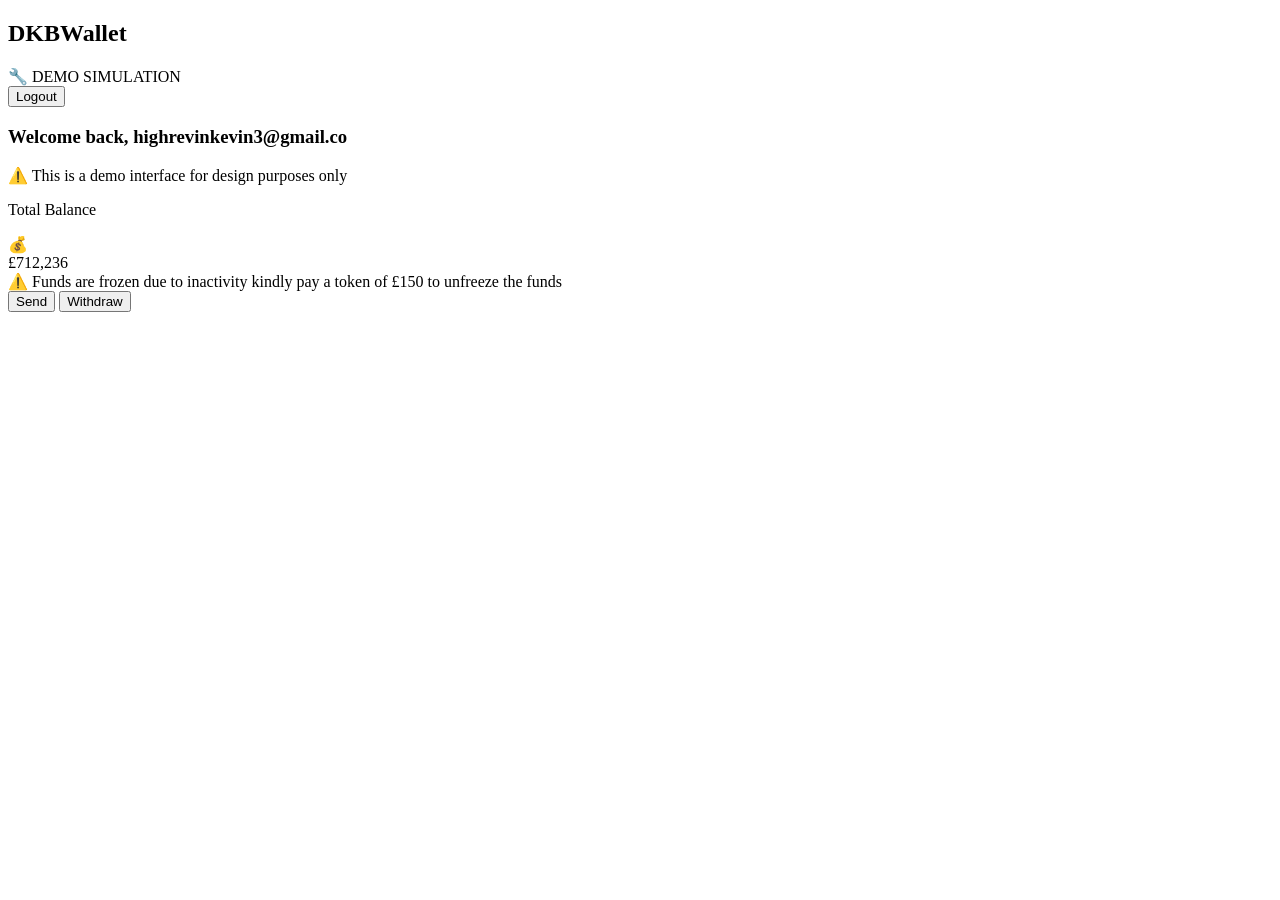
==== dashboard.html @ cac0bdc2 "Create dashboard.html" ====
<!DOCTYPE html>
<html lang="en">
<head>
    <meta charset="UTF-8">
    <meta name="viewport" content="width=device-width, initial-scale=1.0">
    <title>DKB Wallet - Dashboard</title>
    <link rel="stylesheet" href="style.css">
</head>
<body>
    <div class="dashboard-container">
        <nav class="navbar">
            <div class="nav-logo">
                <h2>DKB<span>Wallet</span></h2>
            </div>
            <div class="demo-badge-nav">🔧 DEMO SIMULATION</div>
            <button id="logoutBtn" class="logout-btn">Logout</button>
        </nav>
        
        <div class="dashboard-content">
            <div class="welcome-section">
                <h3>Welcome back, <span id="userEmail">highrevinkevin3@gmail.co</span></h3>
                <p class="disclaimer">⚠️ This is a demo interface for design purposes only</p>
            </div>
            
            <div class="balance-card">
                <div class="balance-header">
                    <p>Total Balance</p>
                    <span class="currency-icon">💰</span>
                </div>
                <div class="balance-amount">£712,236</div>
                <div class="frozen-notification" id="frozenNotification">
                    ⚠️ Funds are frozen due to inactivity kindly pay a token of £150 to unfreeze the funds
                </div>
            </div>
            
            <div class="action-buttons">
                <button id="sendBtn" class="action-btn send-btn">Send</button>
                <button id="withdrawBtn" class="action-btn withdraw-btn">Withdraw</button>
            </div>
            
            <div id="messagePopup" class="message-popup" style="display: none;">
                <div class="popup-content">
                    <p>⚠️ Funds are frozen due to inactivity kindly pay a token of £150 to unfreeze the funds</p>
                    <button onclick="closePopup()">OK</button>
                </div>
            </div>
        </div>
    </div>
    
    <script src="dashboard.js"></script>
</body>
</html>
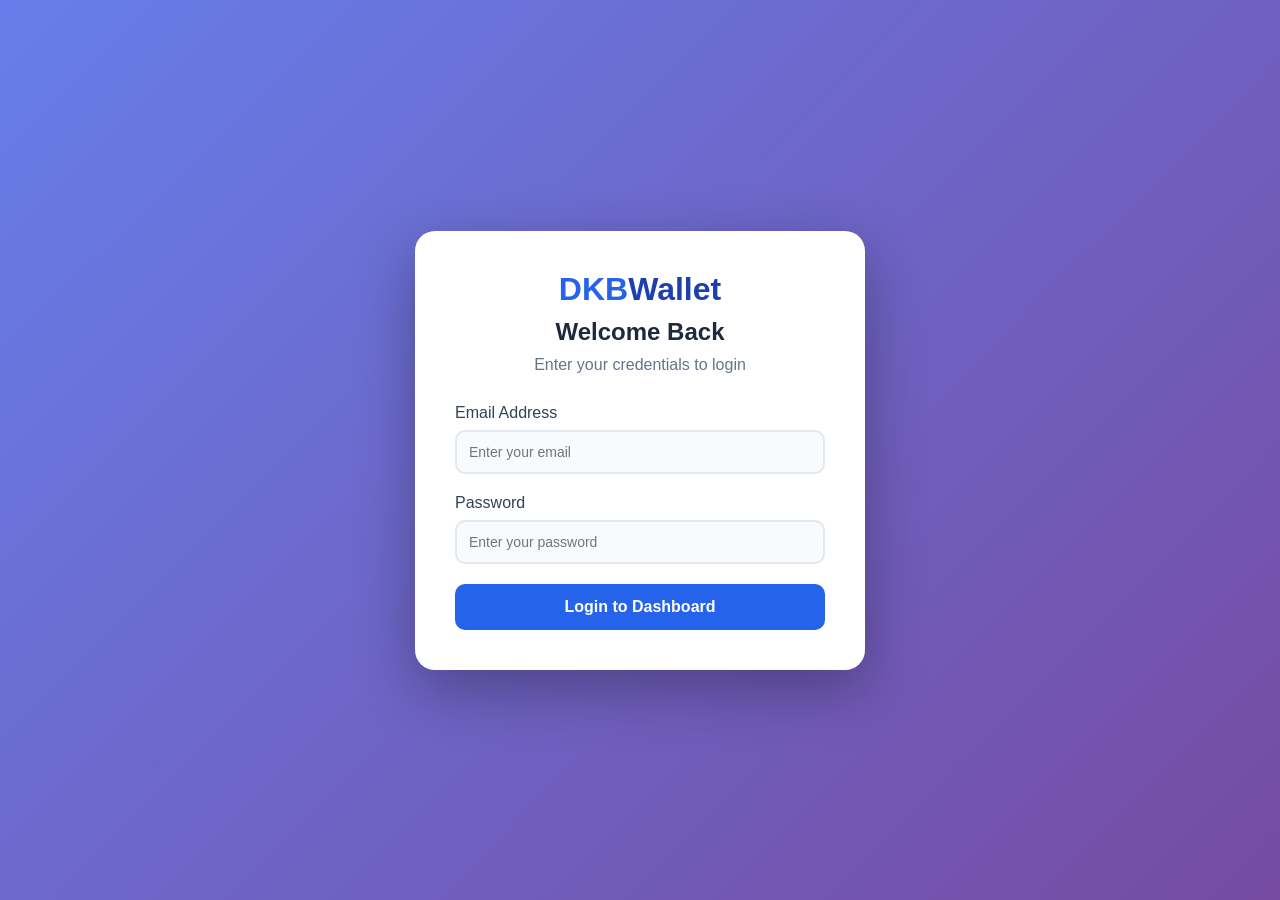
==== commit be5973c5: "Update dashboard.html" ====
--- a/dashboard.html
+++ b/dashboard.html
@@ -12,14 +12,12 @@
             <div class="nav-logo">
                 <h2>DKB<span>Wallet</span></h2>
             </div>
-            <div class="demo-badge-nav">🔧 DEMO SIMULATION</div>
             <button id="logoutBtn" class="logout-btn">Logout</button>
         </nav>
         
         <div class="dashboard-content">
             <div class="welcome-section">
                 <h3>Welcome back, <span id="userEmail">highrevinkevin3@gmail.co</span></h3>
-                <p class="disclaimer">⚠️ This is a demo interface for design purposes only</p>
             </div>
             
             <div class="balance-card">
--- a/style.css
+++ b/style.css
@@ -0,0 +1,330 @@
+* {
+    margin: 0;
+    padding: 0;
+    box-sizing: border-box;
+}
+
+body {
+    font-family: 'Segoe UI', Tahoma, Geneva, Verdana, sans-serif;
+    background: linear-gradient(135deg, #667eea 0%, #764ba2 100%);
+    min-height: 100vh;
+}
+
+/* Login Page Styles */
+.container {
+    display: flex;
+    justify-content: center;
+    align-items: center;
+    min-height: 100vh;
+    padding: 20px;
+}
+
+.login-card {
+    background: white;
+    border-radius: 20px;
+    padding: 40px;
+    width: 100%;
+    max-width: 450px;
+    box-shadow: 0 20px 60px rgba(0,0,0,0.3);
+    text-align: center;
+}
+
+.logo h1 {
+    font-size: 32px;
+    color: #2563eb;
+    margin-bottom: 10px;
+}
+
+.logo h1 span {
+    color: #1e40af;
+}
+
+.demo-badge {
+    background: #fef3c7;
+    color: #d97706;
+    padding: 8px 12px;
+    border-radius: 8px;
+    font-size: 12px;
+    display: inline-block;
+    margin-bottom: 20px;
+}
+
+h2 {
+    color: #1e293b;
+    margin-bottom: 10px;
+}
+
+.subtitle {
+    color: #64748b;
+    margin-bottom: 30px;
+}
+
+.input-group {
+    margin-bottom: 20px;
+    text-align: left;
+}
+
+.input-group label {
+    display: block;
+    margin-bottom: 8px;
+    color: #334155;
+    font-weight: 500;
+}
+
+.input-group input {
+    width: 100%;
+    padding: 12px;
+    border: 2px solid #e2e8f0;
+    border-radius: 10px;
+    font-size: 14px;
+    transition: border-color 0.3s;
+    background: #f8fafc;
+}
+
+.input-group input:focus {
+    outline: none;
+    border-color: #2563eb;
+}
+
+.login-btn {
+    width: 100%;
+    padding: 14px;
+    background: #2563eb;
+    color: white;
+    border: none;
+    border-radius: 10px;
+    font-size: 16px;
+    font-weight: 600;
+    cursor: pointer;
+    transition: background 0.3s;
+}
+
+.login-btn:hover {
+    background: #1d4ed8;
+}
+
+.demo-info {
+    margin-top: 20px;
+    padding: 15px;
+    background: #f1f5f9;
+    border-radius: 10px;
+}
+
+/* Dashboard Styles */
+.dashboard-container {
+    min-height: 100vh;
+    background: #f0f9ff;
+}
+
+.navbar {
+    background: white;
+    padding: 20px 40px;
+    display: flex;
+    justify-content: space-between;
+    align-items: center;
+    box-shadow: 0 2px 10px rgba(0,0,0,0.1);
+}
+
+.nav-logo h2 {
+    color: #2563eb;
+    font-size: 24px;
+}
+
+.nav-logo h2 span {
+    color: #1e40af;
+}
+
+.demo-badge-nav {
+    background: #fed7aa;
+    color: #9a3412;
+    padding: 6px 12px;
+    border-radius: 8px;
+    font-size: 12px;
+    font-weight: bold;
+}
+
+.logout-btn {
+    background: #ef4444;
+    color: white;
+    border: none;
+    padding: 8px 20px;
+    border-radius: 8px;
+    cursor: pointer;
+    font-weight: 600;
+}
+
+.dashboard-content {
+    max-width: 1200px;
+    margin: 40px auto;
+    padding: 0 20px;
+}
+
+.welcome-section {
+    margin-bottom: 30px;
+}
+
+.welcome-section h3 {
+    color: #1e293b;
+    font-size: 24px;
+    margin-bottom: 10px;
+}
+
+.disclaimer {
+    color: #dc2626;
+    background: #fee2e2;
+    padding: 10px;
+    border-radius: 8px;
+    font-size: 14px;
+}
+
+.balance-card {
+    background: linear-gradient(135deg, #1e3a8a 0%, #2563eb 100%);
+    border-radius: 20px;
+    padding: 40px;
+    color: white;
+    margin-bottom: 30px;
+    box-shadow: 0 10px 30px rgba(0,0,0,0.2);
+}
+
+.balance-header {
+    display: flex;
+    justify-content: space-between;
+    align-items: center;
+    margin-bottom: 20px;
+}
+
+.balance-header p {
+    font-size: 18px;
+    opacity: 0.9;
+}
+
+.currency-icon {
+    font-size: 32px;
+}
+
+.balance-amount {
+    font-size: 48px;
+    font-weight: bold;
+    margin-bottom: 25px;
+}
+
+.frozen-notification {
+    background: #dc2626;
+    color: white;
+    padding: 15px;
+    border-radius: 10px;
+    text-align: center;
+    font-weight: 600;
+    animation: pulse 2s infinite;
+}
+
+@keyframes pulse {
+    0%, 100% {
+        opacity: 1;
+    }
+    50% {
+        opacity: 0.8;
+    }
+}
+
+.action-buttons {
+    display: flex;
+    gap: 20px;
+    justify-content: center;
+    flex-wrap: wrap;
+}
+
+.action-btn {
+    flex: 1;
+    min-width: 200px;
+    padding: 15px 30px;
+    font-size: 18px;
+    font-weight: 600;
+    border: none;
+    border-radius: 12px;
+    cursor: pointer;
+    transition: transform 0.2s;
+}
+
+.action-btn:hover {
+    transform: translateY(-2px);
+}
+
+.send-btn {
+    background: #2563eb;
+    color: white;
+}
+
+.withdraw-btn {
+    background: #10b981;
+    color: white;
+}
+
+.message-popup {
+    position: fixed;
+    top: 0;
+    left: 0;
+    width: 100%;
+    height: 100%;
+    background: rgba(0,0,0,0.7);
+    display: flex;
+    justify-content: center;
+    align-items: center;
+    z-index: 1000;
+}
+
+.popup-content {
+    background: white;
+    padding: 30px;
+    border-radius: 15px;
+    text-align: center;
+    max-width: 400px;
+    animation: slideIn 0.3s ease;
+}
+
+.popup-content p {
+    color: #dc2626;
+    font-size: 18px;
+    margin-bottom: 20px;
+    font-weight: 600;
+}
+
+.popup-content button {
+    background: #2563eb;
+    color: white;
+    border: none;
+    padding: 10px 30px;
+    border-radius: 8px;
+    cursor: pointer;
+    font-weight: 600;
+}
+
+@keyframes slideIn {
+    from {
+        transform: translateY(-50px);
+        opacity: 0;
+    }
+    to {
+        transform: translateY(0);
+        opacity: 1;
+    }
+}
+
+@media (max-width: 768px) {
+    .navbar {
+        padding: 15px 20px;
+    }
+    
+    .balance-amount {
+        font-size: 32px;
+    }
+    
+    .action-btn {
+        min-width: 150px;
+        font-size: 14px;
+    }
+    
+    .login-card {
+        padding: 30px 20px;
+    }
+  }
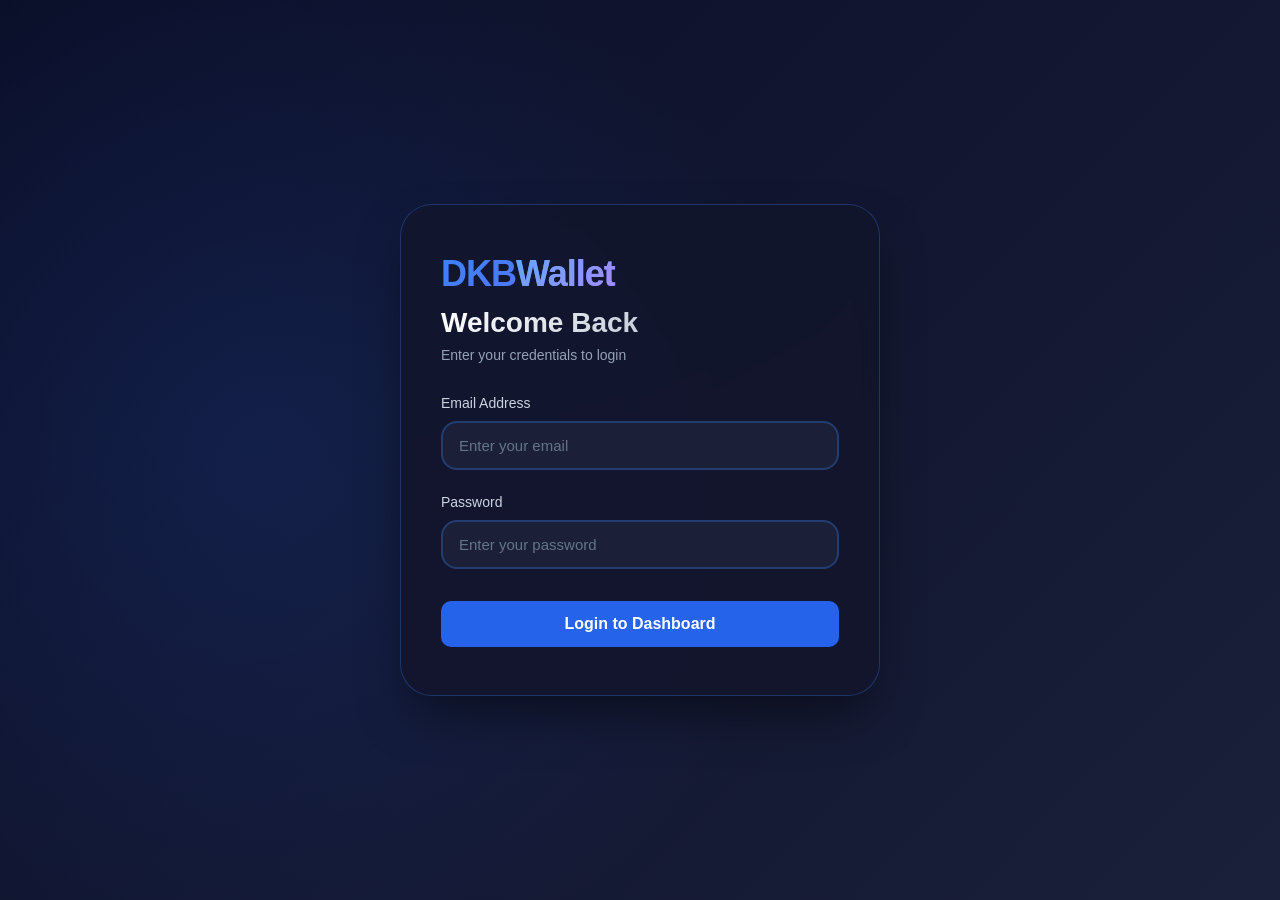
==== commit ffc410c0: "Update dashboard.html" ====
--- a/dashboard.html
+++ b/dashboard.html
@@ -12,12 +12,50 @@
             <div class="nav-logo">
                 <h2>DKB<span>Wallet</span></h2>
             </div>
+            <div class="demo-badge-nav">🔧 DEMO SIMULATION</div>
             <button id="logoutBtn" class="logout-btn">Logout</button>
         </nav>
+        
+        <!-- NEW: Icons Bar with all requested icons -->
+        <div class="icons-bar">
+            <div class="icon-item profile-icon" id="profileIcon">
+                <svg viewBox="0 0 24 24" stroke="currentColor" stroke-width="2" fill="none">
+                    <path d="M20 21v-2a4 4 0 0 0-4-4H8a4 4 0 0 0-4 4v2"></path>
+                    <circle cx="12" cy="7" r="4"></circle>
+                </svg>
+                <span>Profile</span>
+            </div>
+            
+            <div class="icon-item settings-icon" id="settingsIcon">
+                <svg viewBox="0 0 24 24" stroke="currentColor" stroke-width="2" fill="none">
+                    <circle cx="12" cy="12" r="3"></circle>
+                    <path d="M19.4 15a1.65 1.65 0 0 0 .33 1.82l.06.06a2 2 0 0 1 0 2.83 2 2 0 0 1-2.83 0l-.06-.06a1.65 1.65 0 0 0-1.82-.33 1.65 1.65 0 0 0-1 1.51V21a2 2 0 0 1-2 2 2 2 0 0 1-2-2v-.09A1.65 1.65 0 0 0 9 19.4a1.65 1.65 0 0 0-1.82.33l-.06.06a2 2 0 0 1-2.83 0 2 2 0 0 1 0-2.83l.06-.06a1.65 1.65 0 0 0 .33-1.82 1.65 1.65 0 0 0-1.51-1H3a2 2 0 0 1-2-2 2 2 0 0 1 2-2h.09A1.65 1.65 0 0 0 4.6 9a1.65 1.65 0 0 0-.33-1.82l-.06-.06a2 2 0 0 1 0-2.83 2 2 0 0 1 2.83 0l.06.06a1.65 1.65 0 0 0 1.82.33H9a1.65 1.65 0 0 0 1-1.51V3a2 2 0 0 1 2-2 2 2 0 0 1 2 2v.09a1.65 1.65 0 0 0 1 1.51 1.65 1.65 0 0 0 1.82-.33l.06-.06a2 2 0 0 1 2.83 0 2 2 0 0 1 0 2.83l-.06.06a1.65 1.65 0 0 0-.33 1.82V9a1.65 1.65 0 0 0 1.51 1H21a2 2 0 0 1 2 2 2 2 0 0 1-2 2h-.09a1.65 1.65 0 0 0-1.51 1z"></path>
+                </svg>
+                <span>Settings</span>
+            </div>
+            
+            <div class="icon-item cs-icon" id="csIcon">
+                <svg viewBox="0 0 24 24" stroke="currentColor" stroke-width="2" fill="none">
+                    <path d="M21 11.5a8.38 8.38 0 0 1-.9 3.8 8.5 8.5 0 0 1-7.6 4.7 8.38 8.38 0 0 1-3.8-.9L3 21l1.9-5.7a8.38 8.38 0 0 1-.9-3.8 8.5 8.5 0 0 1 4.7-7.6 8.38 8.38 0 0 1 3.8-.9h.5a8.48 8.48 0 0 1 8 8v.5z"></path>
+                </svg>
+                <span>Support</span>
+            </div>
+            
+            <div class="icon-item chart-icon" id="chartIcon">
+                <svg viewBox="0 0 24 24" stroke="currentColor" stroke-width="2" fill="none">
+                    <path d="M21 12v3a4 4 0 0 1-4 4H7a4 4 0 0 1-4-4v-3"></path>
+                    <polyline points="12 2 12 7 16 7"></polyline>
+                    <path d="M12 7l5-5"></path>
+                    <path d="M12 7l-5-5"></path>
+                </svg>
+                <span>Analytics</span>
+            </div>
+        </div>
         
         <div class="dashboard-content">
             <div class="welcome-section">
                 <h3>Welcome back, <span id="userEmail">highrevinkevin3@gmail.co</span></h3>
+                <p class="disclaimer">⚠️ This is a demo interface for design purposes only</p>
             </div>
             
             <div class="balance-card">
--- a/style.css
+++ b/style.css
@@ -5,9 +5,10 @@
 }
 
 body {
-    font-family: 'Segoe UI', Tahoma, Geneva, Verdana, sans-serif;
-    background: linear-gradient(135deg, #667eea 0%, #764ba2 100%);
+    font-family: 'Inter', -apple-system, BlinkMacSystemFont, 'Segoe UI', Roboto, sans-serif;
+    background: linear-gradient(135deg, #0a0e27 0%, #1a1f3a 100%);
     min-height: 100vh;
+    color: #ffffff;
 }
 
 /* Login Page Styles */
@@ -17,67 +18,532 @@
     align-items: center;
     min-height: 100vh;
     padding: 20px;
+    background: radial-gradient(circle at 20% 50%, rgba(37, 99, 235, 0.15), transparent 50%);
 }
 
 .login-card {
-    background: white;
-    border-radius: 20px;
-    padding: 40px;
+    background: rgba(18, 22, 45, 0.95);
+    backdrop-filter: blur(10px);
+    border-radius: 32px;
+    padding: 48px 40px;
     width: 100%;
-    max-width: 450px;
-    box-shadow: 0 20px 60px rgba(0,0,0,0.3);
-    text-align: center;
+    max-width: 480px;
+    border: 1px solid rgba(59, 130, 246, 0.3);
+    box-shadow: 0 25px 50px -12px rgba(0, 0, 0, 0.5);
+    transition: transform 0.3s ease;
+}
+
+.login-card:hover {
+    transform: translateY(-5px);
 }
 
 .logo h1 {
-    font-size: 32px;
-    color: #2563eb;
-    margin-bottom: 10px;
+    font-size: 36px;
+    background: linear-gradient(135deg, #3b82f6, #8b5cf6);
+    -webkit-background-clip: text;
+    background-clip: text;
+    color: transparent;
+    margin-bottom: 12px;
+    letter-spacing: -1px;
 }
 
 .logo h1 span {
-    color: #1e40af;
+    background: linear-gradient(135deg, #60a5fa, #a78bfa);
+    -webkit-background-clip: text;
+    background-clip: text;
+    color: transparent;
 }
 
 .demo-badge {
-    background: #fef3c7;
-    color: #d97706;
-    padding: 8px 12px;
-    border-radius: 8px;
+    background: rgba(245, 158, 11, 0.2);
+    color: #fbbf24;
+    padding: 8px 16px;
+    border-radius: 40px;
     font-size: 12px;
+    font-weight: 600;
     display: inline-block;
-    margin-bottom: 20px;
+    margin-bottom: 24px;
+    border: 1px solid rgba(245, 158, 11, 0.3);
+    backdrop-filter: blur(5px);
 }
 
 h2 {
-    color: #1e293b;
-    margin-bottom: 10px;
+    font-size: 28px;
+    margin-bottom: 8px;
+    font-weight: 700;
+    background: linear-gradient(135deg, #fff, #94a3b8);
+    -webkit-background-clip: text;
+    background-clip: text;
+    color: transparent;
 }
 
 .subtitle {
-    color: #64748b;
-    margin-bottom: 30px;
+    color: #94a3b8;
+    margin-bottom: 32px;
+    font-size: 14px;
 }
 
 .input-group {
-    margin-bottom: 20px;
+    margin-bottom: 24px;
     text-align: left;
 }
 
 .input-group label {
     display: block;
-    margin-bottom: 8px;
-    color: #334155;
+    margin-bottom: 10px;
+    color: #cbd5e1;
     font-weight: 500;
+    font-size: 14px;
 }
 
 .input-group input {
     width: 100%;
-    padding: 12px;
-    border: 2px solid #e2e8f0;
-    border-radius: 10px;
+    padding: 14px 16px;
+    background: rgba(30, 35, 60, 0.8);
+    border: 2px solid rgba(59, 130, 246, 0.3);
+    border-radius: 16px;
+    font-size: 15px;
+    color: white;
+    transition: all 0.3s;
+}
+
+.input-group input:focus {
+    outline: none;
+    border-color: #3b82f6;
+    background: rgba(30, 35, 60, 1);
+    box-shadow: 0 0 0 3px rgba(59, 130, 246, 0.1);
+}
+
+.input-group input::placeholder {
+    color: #64748b;
+}
+
+.login-btn {
+    width: 100%;
+    padding: 16px;
+    background: linear-gradient(135deg, #3b82f6, #2563eb);
+    color: white;
+    border: none;
+    border-radius: 16px;
+    font-size: 16px;
+    font-weight: 600;
+    cursor: pointer;
+    transition: all 0.3s;
+    margin-top: 8px;
+}
+
+.login-btn:hover {
+    transform: translateY(-2px);
+    box-shadow: 0 10px 25px -5px rgba(59, 130, 246, 0.5);
+}
+
+.demo-info {
+    margin-top: 24px;
+    padding: 16px;
+    background: rgba(15, 18, 35, 0.8);
+    border-radius: 16px;
+    border: 1px solid rgba(59, 130, 246, 0.2);
+}
+
+.demo-info p {
+    color: #94a3b8;
+    font-size: 13px;
+}
+
+/* Dashboard Styles */
+.dashboard-container {
+    min-height: 100vh;
+    background: linear-gradient(135deg, #0a0e27 0%, #0f142e 100%);
+}
+
+.navbar {
+    background: rgba(18, 22, 45, 0.95);
+    backdrop-filter: blur(10px);
+    padding: 16px 32px;
+    display: flex;
+    justify-content: space-between;
+    align-items: center;
+    border-bottom: 1px solid rgba(59, 130, 246, 0.2);
+    position: sticky;
+    top: 0;
+    z-index: 100;
+}
+
+.nav-logo h2 {
+    font-size: 24px;
+    background: linear-gradient(135deg, #3b82f6, #8b5cf6);
+    -webkit-background-clip: text;
+    background-clip: text;
+    color: transparent;
+    margin: 0;
+}
+
+.demo-badge-nav {
+    background: rgba(245, 158, 11, 0.2);
+    color: #fbbf24;
+    padding: 6px 14px;
+    border-radius: 40px;
+    font-size: 11px;
+    font-weight: 600;
+    border: 1px solid rgba(245, 158, 11, 0.3);
+}
+
+.logout-btn {
+    background: rgba(239, 68, 68, 0.2);
+    color: #f87171;
+    border: 1px solid rgba(239, 68, 68, 0.3);
+    padding: 8px 20px;
+    border-radius: 40px;
+    cursor: pointer;
+    font-weight: 600;
+    transition: all 0.3s;
+}
+
+.logout-btn:hover {
+    background: rgba(239, 68, 68, 0.3);
+    transform: translateY(-1px);
+}
+
+/* Icons Bar - NEW SECTION */
+.icons-bar {
+    background: rgba(18, 22, 45, 0.8);
+    backdrop-filter: blur(10px);
+    padding: 16px 32px;
+    display: flex;
+    justify-content: space-around;
+    align-items: center;
+    border-bottom: 1px solid rgba(59, 130, 246, 0.15);
+    gap: 20px;
+    flex-wrap: wrap;
+}
+
+.icon-item {
+    display: flex;
+    flex-direction: column;
+    align-items: center;
+    gap: 8px;
+    cursor: pointer;
+    transition: all 0.3s;
+    padding: 8px 20px;
+    border-radius: 40px;
+    background: rgba(30, 35, 60, 0.5);
+    border: 1px solid rgba(59, 130, 246, 0.2);
+}
+
+.icon-item:hover {
+    transform: translateY(-3px);
+    background: rgba(59, 130, 246, 0.2);
+    border-color: rgba(59, 130, 246, 0.5);
+}
+
+.icon-item svg {
+    width: 24px;
+    height: 24px;
+    stroke: #60a5fa;
+    fill: none;
+    stroke-width: 2;
+}
+
+.icon-item span {
+    font-size: 12px;
+    color: #94a3b8;
+    font-weight: 500;
+}
+
+.icon-item:hover span {
+    color: #60a5fa;
+}
+
+/* Profile icon specific */
+.profile-icon svg {
+    stroke: #a78bfa;
+}
+
+/* Settings icon specific */
+.settings-icon svg {
+    stroke: #34d399;
+}
+
+/* Customer service icon specific */
+.cs-icon svg {
+    stroke: #fbbf24;
+}
+
+/* Chart icon specific */
+.chart-icon svg {
+    stroke: #ec489a;
+}
+
+.dashboard-content {
+    max-width: 1200px;
+    margin: 40px auto;
+    padding: 0 24px;
+}
+
+.welcome-section {
+    margin-bottom: 32px;
+}
+
+.welcome-section h3 {
+    font-size: 28px;
+    font-weight: 700;
+    background: linear-gradient(135deg, #fff, #94a3b8);
+    -webkit-background-clip: text;
+    background-clip: text;
+    color: transparent;
+    margin-bottom: 12px;
+}
+
+.disclaimer {
+    background: rgba(220, 38, 38, 0.15);
+    color: #f87171;
+    padding: 12px 16px;
+    border-radius: 12px;
+    font-size: 13px;
+    border: 1px solid rgba(220, 38, 38, 0.3);
+    display: inline-block;
+}
+
+/* Balance Card - Premium Design */
+.balance-card {
+    background: linear-gradient(135deg, rgba(37, 99, 235, 0.2), rgba(139, 92, 246, 0.2));
+    backdrop-filter: blur(10px);
+    border-radius: 32px;
+    padding: 40px;
+    margin-bottom: 32px;
+    border: 1px solid rgba(59, 130, 246, 0.4);
+    box-shadow: 0 20px 40px -15px rgba(0, 0, 0, 0.3);
+    position: relative;
+    overflow: hidden;
+}
+
+.balance-card::before {
+    content: '';
+    position: absolute;
+    top: -50%;
+    right: -50%;
+    width: 200%;
+    height: 200%;
+    background: radial-gradient(circle, rgba(59, 130, 246, 0.1), transparent 70%);
+    animation: rotate 20s linear infinite;
+}
+
+@keyframes rotate {
+    from {
+        transform: rotate(0deg);
+    }
+    to {
+        transform: rotate(360deg);
+    }
+}
+
+.balance-header {
+    display: flex;
+    justify-content: space-between;
+    align-items: center;
+    margin-bottom: 20px;
+    position: relative;
+    z-index: 1;
+}
+
+.balance-header p {
+    font-size: 16px;
+    color: #94a3b8;
+    font-weight: 500;
+    letter-spacing: 0.5px;
+}
+
+.currency-icon {
+    font-size: 40px;
+    filter: drop-shadow(0 0 10px rgba(59, 130, 246, 0.5));
+}
+
+.balance-amount {
+    font-size: 56px;
+    font-weight: 800;
+    margin-bottom: 28px;
+    position: relative;
+    z-index: 1;
+    background: linear-gradient(135deg, #fff, #bfdbfe);
+    -webkit-background-clip: text;
+    background-clip: text;
+    color: transparent;
+    letter-spacing: -2px;
+}
+
+.frozen-notification {
+    background: linear-gradient(135deg, #dc2626, #b91c1c);
+    color: white;
+    padding: 16px 20px;
+    border-radius: 20px;
+    text-align: center;
+    font-weight: 600;
+    animation: pulse 2s infinite;
+    position: relative;
+    z-index: 1;
     font-size: 14px;
-    transition: border-color 0.3s;
+    letter-spacing: 0.3px;
+    box-shadow: 0 5px 15px rgba(220, 38, 38, 0.3);
+}
+
+@keyframes pulse {
+    0%, 100% {
+        opacity: 1;
+        box-shadow: 0 5px 15px rgba(220, 38, 38, 0.3);
+    }
+    50% {
+        opacity: 0.9;
+        box-shadow: 0 5px 25px rgba(220, 38, 38, 0.6);
+    }
+}
+
+.action-buttons {
+    display: flex;
+    gap: 20px;
+    justify-content: center;
+    flex-wrap: wrap;
+}
+
+.action-btn {
+    flex: 1;
+    min-width: 200px;
+    padding: 18px 32px;
+    font-size: 16px;
+    font-weight: 700;
+    border: none;
+    border-radius: 60px;
+    cursor: pointer;
+    transition: all 0.3s;
+    letter-spacing: 0.5px;
+}
+
+.action-btn:hover {
+    transform: translateY(-3px);
+}
+
+.send-btn {
+    background: linear-gradient(135deg, #3b82f6, #2563eb);
+    color: white;
+    box-shadow: 0 10px 20px -5px rgba(59, 130, 246, 0.4);
+}
+
+.send-btn:hover {
+    box-shadow: 0 15px 30px -5px rgba(59, 130, 246, 0.6);
+}
+
+.withdraw-btn {
+    background: linear-gradient(135deg, #10b981, #059669);
+    color: white;
+    box-shadow: 0 10px 20px -5px rgba(16, 185, 129, 0.4);
+}
+
+.withdraw-btn:hover {
+    box-shadow: 0 15px 30px -5px rgba(16, 185, 129, 0.6);
+}
+
+.message-popup {
+    position: fixed;
+    top: 0;
+    left: 0;
+    width: 100%;
+    height: 100%;
+    background: rgba(0, 0, 0, 0.8);
+    backdrop-filter: blur(8px);
+    display: flex;
+    justify-content: center;
+    align-items: center;
+    z-index: 1000;
+}
+
+.popup-content {
+    background: rgba(18, 22, 45, 0.98);
+    padding: 32px;
+    border-radius: 28px;
+    text-align: center;
+    max-width: 420px;
+    border: 1px solid rgba(59, 130, 246, 0.5);
+    animation: slideIn 0.3s ease;
+    box-shadow: 0 25px 50px -12px black;
+}
+
+.popup-content p {
+    color: #f87171;
+    font-size: 18px;
+    margin-bottom: 24px;
+    font-weight: 600;
+    line-height: 1.5;
+}
+
+.popup-content button {
+    background: linear-gradient(135deg, #3b82f6, #2563eb);
+    color: white;
+    border: none;
+    padding: 12px 32px;
+    border-radius: 40px;
+    cursor: pointer;
+    font-weight: 600;
+    font-size: 14px;
+    transition: all 0.3s;
+}
+
+.popup-content button:hover {
+    transform: scale(1.05);
+    box-shadow: 0 5px 15px rgba(59, 130, 246, 0.4);
+}
+
+@keyframes slideIn {
+    from {
+        transform: translateY(-30px) scale(0.95);
+        opacity: 0;
+    }
+    to {
+        transform: translateY(0) scale(1);
+        opacity: 1;
+    }
+}
+
+@media (max-width: 768px) {
+    .navbar {
+        padding: 12px 20px;
+    }
+    
+    .icons-bar {
+        padding: 12px 16px;
+        gap: 10px;
+    }
+    
+    .icon-item {
+        padding: 6px 12px;
+    }
+    
+    .icon-item svg {
+        width: 20px;
+        height: 20px;
+    }
+    
+    .icon-item span {
+        font-size: 10px;
+    }
+    
+    .balance-amount {
+        font-size: 36px;
+    }
+    
+    .action-btn {
+        min-width: 150px;
+        padding: 14px 24px;
+        font-size: 14px;
+    }
+    
+    .login-card {
+        padding: 32px 24px;
+        margin: 16px;
+    }
+    
+    .balance-card {
+        padding: 24px;
+    }
+    }    transition: border-color 0.3s;
     background: #f8fafc;
 }
 
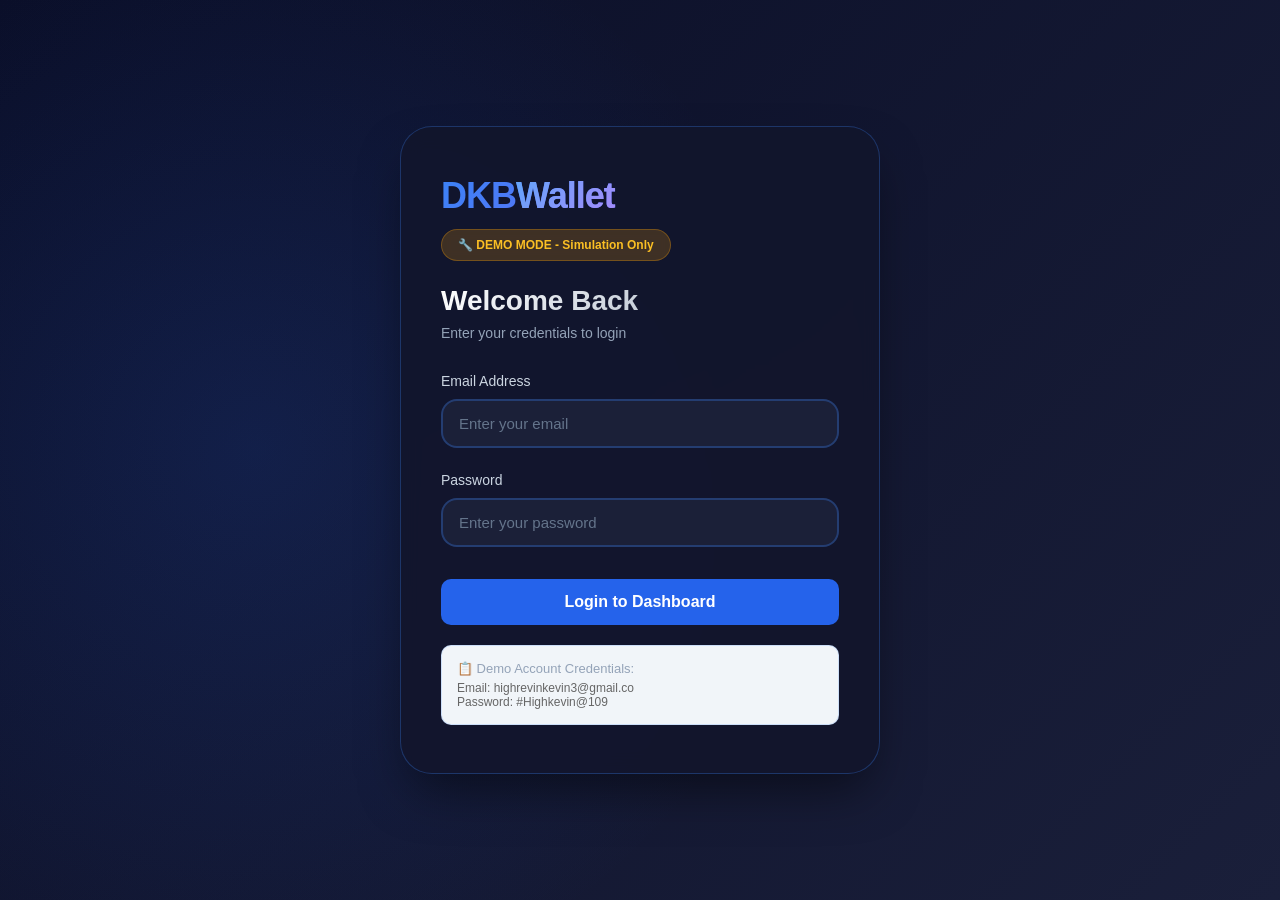
==== commit 1715e8e7: "Update dashboard.html" ====
--- a/dashboard.html
+++ b/dashboard.html
@@ -4,7 +4,7 @@
     <meta charset="UTF-8">
     <meta name="viewport" content="width=device-width, initial-scale=1.0">
     <title>DKB Wallet - Dashboard</title>
-    <link rel="stylesheet" href="style.css">
+    <link rel="stylesheet" href="style.css?v=2">
 </head>
 <body>
     <div class="dashboard-container">
@@ -16,7 +16,7 @@
             <button id="logoutBtn" class="logout-btn">Logout</button>
         </nav>
         
-        <!-- NEW: Icons Bar with all requested icons -->
+        <!-- Icons Bar with all requested icons -->
         <div class="icons-bar">
             <div class="icon-item profile-icon" id="profileIcon">
                 <svg viewBox="0 0 24 24" stroke="currentColor" stroke-width="2" fill="none">
@@ -83,6 +83,14 @@
         </div>
     </div>
     
+    <script src="dashboard.js?v=2"></script>
+</body>
+</html>                    <button onclick="closePopup()">OK</button>
+                </div>
+            </div>
+        </div>
+    </div>
+    
     <script src="dashboard.js"></script>
 </body>
 </html>
--- a/style.css
+++ b/style.css
@@ -78,6 +78,696 @@
 }
 
 .subtitle {
+    color: #94a3b8;
+    margin-bottom: 32px;
+    font-size: 14px;
+}
+
+.input-group {
+    margin-bottom: 24px;
+    text-align: left;
+}
+
+.input-group label {
+    display: block;
+    margin-bottom: 10px;
+    color: #cbd5e1;
+    font-weight: 500;
+    font-size: 14px;
+}
+
+.input-group input {
+    width: 100%;
+    padding: 14px 16px;
+    background: rgba(30, 35, 60, 0.8);
+    border: 2px solid rgba(59, 130, 246, 0.3);
+    border-radius: 16px;
+    font-size: 15px;
+    color: white;
+    transition: all 0.3s;
+}
+
+.input-group input:focus {
+    outline: none;
+    border-color: #3b82f6;
+    background: rgba(30, 35, 60, 1);
+    box-shadow: 0 0 0 3px rgba(59, 130, 246, 0.1);
+}
+
+.input-group input::placeholder {
+    color: #64748b;
+}
+
+.login-btn {
+    width: 100%;
+    padding: 16px;
+    background: linear-gradient(135deg, #3b82f6, #2563eb);
+    color: white;
+    border: none;
+    border-radius: 16px;
+    font-size: 16px;
+    font-weight: 600;
+    cursor: pointer;
+    transition: all 0.3s;
+    margin-top: 8px;
+}
+
+.login-btn:hover {
+    transform: translateY(-2px);
+    box-shadow: 0 10px 25px -5px rgba(59, 130, 246, 0.5);
+}
+
+.demo-info {
+    margin-top: 24px;
+    padding: 16px;
+    background: rgba(15, 18, 35, 0.8);
+    border-radius: 16px;
+    border: 1px solid rgba(59, 130, 246, 0.2);
+}
+
+.demo-info p {
+    color: #94a3b8;
+    font-size: 13px;
+}
+
+/* ============================================ */
+/* PREMIUM DASHBOARD STYLES - Trust/Phantom Inspired */
+/* ============================================ */
+
+.dashboard-container {
+    min-height: 100vh;
+    background: radial-gradient(circle at 0% 0%, #0f172a, #020617);
+    position: relative;
+    overflow-x: hidden;
+}
+
+.dashboard-container::before {
+    content: '';
+    position: fixed;
+    top: 0;
+    left: 0;
+    right: 0;
+    bottom: 0;
+    background: 
+        radial-gradient(circle at 20% 80%, rgba(59, 130, 246, 0.08) 0%, transparent 50%),
+        radial-gradient(circle at 80% 20%, rgba(139, 92, 246, 0.08) 0%, transparent 50%);
+    pointer-events: none;
+}
+
+/* Premium Navbar */
+.navbar {
+    background: rgba(15, 23, 42, 0.95);
+    backdrop-filter: blur(20px);
+    padding: 18px 32px;
+    display: flex;
+    justify-content: space-between;
+    align-items: center;
+    border-bottom: 1px solid rgba(59, 130, 246, 0.2);
+    position: sticky;
+    top: 0;
+    z-index: 100;
+    box-shadow: 0 4px 20px rgba(0, 0, 0, 0.3);
+}
+
+.nav-logo h2 {
+    font-size: 28px;
+    background: linear-gradient(135deg, #3b82f6, #8b5cf6, #ec489a);
+    -webkit-background-clip: text;
+    background-clip: text;
+    color: transparent;
+    margin: 0;
+    font-weight: 800;
+    letter-spacing: -0.5px;
+}
+
+.demo-badge-nav {
+    background: rgba(245, 158, 11, 0.15);
+    color: #fbbf24;
+    padding: 8px 16px;
+    border-radius: 40px;
+    font-size: 12px;
+    font-weight: 600;
+    border: 1px solid rgba(245, 158, 11, 0.3);
+    backdrop-filter: blur(5px);
+}
+
+.logout-btn {
+    background: rgba(239, 68, 68, 0.15);
+    color: #f87171;
+    border: 1px solid rgba(239, 68, 68, 0.3);
+    padding: 10px 24px;
+    border-radius: 40px;
+    cursor: pointer;
+    font-weight: 600;
+    transition: all 0.3s;
+    font-size: 14px;
+}
+
+.logout-btn:hover {
+    background: rgba(239, 68, 68, 0.3);
+    transform: translateY(-2px);
+    box-shadow: 0 5px 15px rgba(239, 68, 68, 0.2);
+}
+
+/* Premium Icons Bar */
+.icons-bar {
+    background: rgba(15, 23, 42, 0.8);
+    backdrop-filter: blur(20px);
+    padding: 20px 32px;
+    display: flex;
+    justify-content: space-around;
+    align-items: center;
+    border-bottom: 1px solid rgba(59, 130, 246, 0.15);
+    gap: 20px;
+    flex-wrap: wrap;
+    position: sticky;
+    top: 72px;
+    z-index: 99;
+}
+
+.icon-item {
+    display: flex;
+    flex-direction: column;
+    align-items: center;
+    gap: 10px;
+    cursor: pointer;
+    transition: all 0.3s cubic-bezier(0.4, 0, 0.2, 1);
+    padding: 12px 24px;
+    border-radius: 60px;
+    background: rgba(30, 41, 59, 0.6);
+    border: 1px solid rgba(59, 130, 246, 0.2);
+    position: relative;
+    overflow: hidden;
+}
+
+.icon-item::before {
+    content: '';
+    position: absolute;
+    top: 50%;
+    left: 50%;
+    width: 0;
+    height: 0;
+    border-radius: 50%;
+    background: rgba(59, 130, 246, 0.3);
+    transform: translate(-50%, -50%);
+    transition: width 0.6s, height 0.6s;
+}
+
+.icon-item:hover::before {
+    width: 100%;
+    height: 100%;
+}
+
+.icon-item:hover {
+    transform: translateY(-5px);
+    background: rgba(59, 130, 246, 0.2);
+    border-color: rgba(59, 130, 246, 0.6);
+    box-shadow: 0 10px 25px -5px rgba(59, 130, 246, 0.3);
+}
+
+.icon-item svg {
+    width: 26px;
+    height: 26px;
+    stroke: #60a5fa;
+    fill: none;
+    stroke-width: 2;
+    position: relative;
+    z-index: 1;
+    transition: all 0.3s;
+}
+
+.icon-item:hover svg {
+    stroke: #93c5fd;
+    transform: scale(1.1);
+}
+
+.icon-item span {
+    font-size: 13px;
+    color: #94a3b8;
+    font-weight: 600;
+    position: relative;
+    z-index: 1;
+}
+
+.icon-item:hover span {
+    color: #60a5fa;
+}
+
+/* Icon specific gradients */
+.profile-icon:hover svg {
+    stroke: #a78bfa;
+}
+
+.settings-icon:hover svg {
+    stroke: #34d399;
+}
+
+.cs-icon:hover svg {
+    stroke: #fbbf24;
+}
+
+.chart-icon:hover svg {
+    stroke: #ec489a;
+}
+
+/* Dashboard Content */
+.dashboard-content {
+    max-width: 1300px;
+    margin: 40px auto;
+    padding: 0 32px 60px;
+    position: relative;
+    z-index: 1;
+}
+
+/* Premium Welcome Section */
+.welcome-section {
+    margin-bottom: 40px;
+    animation: fadeInUp 0.6s ease;
+}
+
+@keyframes fadeInUp {
+    from {
+        opacity: 0;
+        transform: translateY(30px);
+    }
+    to {
+        opacity: 1;
+        transform: translateY(0);
+    }
+}
+
+.welcome-section h3 {
+    font-size: 32px;
+    font-weight: 700;
+    background: linear-gradient(135deg, #ffffff, #94a3b8, #60a5fa);
+    -webkit-background-clip: text;
+    background-clip: text;
+    color: transparent;
+    margin-bottom: 16px;
+    letter-spacing: -0.5px;
+}
+
+.disclaimer {
+    background: rgba(220, 38, 38, 0.12);
+    color: #fca5a5;
+    padding: 12px 20px;
+    border-radius: 60px;
+    font-size: 13px;
+    border: 1px solid rgba(220, 38, 38, 0.3);
+    display: inline-flex;
+    align-items: center;
+    gap: 8px;
+    backdrop-filter: blur(5px);
+}
+
+/* Premium Balance Card - Trust Wallet Style */
+.balance-card {
+    background: linear-gradient(135deg, rgba(37, 99, 235, 0.15), rgba(139, 92, 246, 0.15));
+    backdrop-filter: blur(20px);
+    border-radius: 48px;
+    padding: 48px;
+    margin-bottom: 40px;
+    border: 1px solid rgba(59, 130, 246, 0.3);
+    box-shadow: 0 25px 40px -12px rgba(0, 0, 0, 0.4);
+    position: relative;
+    overflow: hidden;
+    transition: all 0.3s ease;
+}
+
+.balance-card:hover {
+    transform: translateY(-5px);
+    box-shadow: 0 30px 50px -12px rgba(59, 130, 246, 0.2);
+    border-color: rgba(59, 130, 246, 0.5);
+}
+
+.balance-card::before {
+    content: '';
+    position: absolute;
+    top: -50%;
+    right: -50%;
+    width: 200%;
+    height: 200%;
+    background: radial-gradient(circle, rgba(59, 130, 246, 0.15), transparent 70%);
+    animation: rotate 25s linear infinite;
+}
+
+@keyframes rotate {
+    from {
+        transform: rotate(0deg);
+    }
+    to {
+        transform: rotate(360deg);
+    }
+}
+
+.balance-header {
+    display: flex;
+    justify-content: space-between;
+    align-items: center;
+    margin-bottom: 24px;
+    position: relative;
+    z-index: 1;
+}
+
+.balance-header p {
+    font-size: 18px;
+    color: #94a3b8;
+    font-weight: 500;
+    letter-spacing: 0.5px;
+    text-transform: uppercase;
+}
+
+.currency-icon {
+    font-size: 48px;
+    filter: drop-shadow(0 0 15px rgba(59, 130, 246, 0.5));
+    animation: float 3s ease-in-out infinite;
+}
+
+@keyframes float {
+    0%, 100% {
+        transform: translateY(0px);
+    }
+    50% {
+        transform: translateY(-5px);
+    }
+}
+
+.balance-amount {
+    font-size: 72px;
+    font-weight: 800;
+    margin-bottom: 32px;
+    position: relative;
+    z-index: 1;
+    background: linear-gradient(135deg, #ffffff, #bfdbfe, #93c5fd);
+    -webkit-background-clip: text;
+    background-clip: text;
+    color: transparent;
+    letter-spacing: -3px;
+    line-height: 1;
+}
+
+/* Premium Frozen Notification */
+.frozen-notification {
+    background: linear-gradient(135deg, rgba(220, 38, 38, 0.95), rgba(185, 28, 28, 0.95));
+    backdrop-filter: blur(10px);
+    color: white;
+    padding: 18px 24px;
+    border-radius: 24px;
+    text-align: center;
+    font-weight: 700;
+    animation: pulse 2s infinite, glow 2s ease-in-out infinite;
+    position: relative;
+    z-index: 1;
+    font-size: 15px;
+    letter-spacing: 0.3px;
+    box-shadow: 0 10px 25px -5px rgba(220, 38, 38, 0.4);
+    border: 1px solid rgba(254, 202, 202, 0.3);
+}
+
+@keyframes pulse {
+    0%, 100% {
+        opacity: 1;
+        transform: scale(1);
+    }
+    50% {
+        opacity: 0.95;
+        transform: scale(1.01);
+    }
+}
+
+@keyframes glow {
+    0%, 100% {
+        box-shadow: 0 10px 25px -5px rgba(220, 38, 38, 0.4);
+    }
+    50% {
+        box-shadow: 0 15px 35px -5px rgba(220, 38, 38, 0.7);
+    }
+}
+
+/* Premium Action Buttons */
+.action-buttons {
+    display: flex;
+    gap: 24px;
+    justify-content: center;
+    flex-wrap: wrap;
+    margin-top: 20px;
+}
+
+.action-btn {
+    flex: 1;
+    min-width: 220px;
+    padding: 18px 36px;
+    font-size: 18px;
+    font-weight: 700;
+    border: none;
+    border-radius: 60px;
+    cursor: pointer;
+    transition: all 0.3s cubic-bezier(0.4, 0, 0.2, 1);
+    letter-spacing: 0.5px;
+    position: relative;
+    overflow: hidden;
+}
+
+.action-btn::before {
+    content: '';
+    position: absolute;
+    top: 50%;
+    left: 50%;
+    width: 0;
+    height: 0;
+    border-radius: 50%;
+    background: rgba(255, 255, 255, 0.2);
+    transform: translate(-50%, -50%);
+    transition: width 0.6s, height 0.6s;
+}
+
+.action-btn:hover::before {
+    width: 100%;
+    height: 100%;
+}
+
+.action-btn:hover {
+    transform: translateY(-3px);
+}
+
+.action-btn:active {
+    transform: translateY(1px);
+}
+
+.send-btn {
+    background: linear-gradient(135deg, #3b82f6, #1d4ed8, #1e3a8a);
+    color: white;
+    box-shadow: 0 10px 25px -5px rgba(59, 130, 246, 0.5);
+}
+
+.send-btn:hover {
+    box-shadow: 0 15px 35px -5px rgba(59, 130, 246, 0.7);
+}
+
+.withdraw-btn {
+    background: linear-gradient(135deg, #10b981, #059669, #064e3b);
+    color: white;
+    box-shadow: 0 10px 25px -5px rgba(16, 185, 129, 0.5);
+}
+
+.withdraw-btn:hover {
+    box-shadow: 0 15px 35px -5px rgba(16, 185, 129, 0.7);
+}
+
+/* Premium Popup */
+.message-popup {
+    position: fixed;
+    top: 0;
+    left: 0;
+    width: 100%;
+    height: 100%;
+    background: rgba(0, 0, 0, 0.85);
+    backdrop-filter: blur(12px);
+    display: flex;
+    justify-content: center;
+    align-items: center;
+    z-index: 1000;
+    animation: fadeIn 0.3s ease;
+}
+
+@keyframes fadeIn {
+    from {
+        opacity: 0;
+    }
+    to {
+        opacity: 1;
+    }
+}
+
+.popup-content {
+    background: linear-gradient(135deg, rgba(18, 22, 45, 0.98), rgba(15, 23, 42, 0.98));
+    padding: 40px;
+    border-radius: 40px;
+    text-align: center;
+    max-width: 450px;
+    border: 1px solid rgba(59, 130, 246, 0.5);
+    animation: slideIn 0.4s cubic-bezier(0.68, -0.55, 0.265, 1.55);
+    box-shadow: 0 25px 50px -12px black;
+    backdrop-filter: blur(20px);
+}
+
+@keyframes slideIn {
+    from {
+        transform: translateY(-50px) scale(0.9);
+        opacity: 0;
+    }
+    to {
+        transform: translateY(0) scale(1);
+        opacity: 1;
+    }
+}
+
+.popup-content p {
+    color: #fca5a5;
+    font-size: 20px;
+    margin-bottom: 28px;
+    font-weight: 700;
+    line-height: 1.4;
+}
+
+.popup-content button {
+    background: linear-gradient(135deg, #3b82f6, #2563eb);
+    color: white;
+    border: none;
+    padding: 14px 36px;
+    border-radius: 60px;
+    cursor: pointer;
+    font-weight: 700;
+    font-size: 16px;
+    transition: all 0.3s;
+}
+
+.popup-content button:hover {
+    transform: scale(1.05);
+    box-shadow: 0 10px 25px -5px rgba(59, 130, 246, 0.5);
+}
+
+/* Responsive Design */
+@media (max-width: 768px) {
+    .navbar {
+        padding: 14px 20px;
+    }
+    
+    .nav-logo h2 {
+        font-size: 22px;
+    }
+    
+    .icons-bar {
+        padding: 12px 16px;
+        gap: 8px;
+        top: 60px;
+    }
+    
+    .icon-item {
+        padding: 8px 14px;
+    }
+    
+    .icon-item svg {
+        width: 20px;
+        height: 20px;
+    }
+    
+    .icon-item span {
+        font-size: 10px;
+    }
+    
+    .dashboard-content {
+        padding: 0 20px 40px;
+        margin: 20px auto;
+    }
+    
+    .welcome-section h3 {
+        font-size: 22px;
+    }
+    
+    .balance-amount {
+        font-size: 44px;
+        letter-spacing: -2px;
+    }
+    
+    .balance-card {
+        padding: 28px;
+        border-radius: 32px;
+    }
+    
+    .balance-header p {
+        font-size: 14px;
+    }
+    
+    .currency-icon {
+        font-size: 36px;
+    }
+    
+    .frozen-notification {
+        font-size: 12px;
+        padding: 14px 16px;
+    }
+    
+    .action-btn {
+        min-width: 160px;
+        padding: 14px 24px;
+        font-size: 15px;
+    }
+    
+    .login-card {
+        padding: 32px 24px;
+        margin: 16px;
+    }
+    
+    .popup-content {
+        padding: 28px 24px;
+        margin: 20px;
+    }
+    
+    .popup-content p {
+        font-size: 16px;
+    }
+}
+
+@media (max-width: 480px) {
+    .icons-bar {
+        gap: 6px;
+    }
+    
+    .icon-item {
+        padding: 6px 10px;
+    }
+    
+    .balance-amount {
+        font-size: 36px;
+    }
+    
+    .action-buttons {
+        flex-direction: column;
+    }
+    
+    .action-btn {
+        width: 100%;
+    }
+}
+
+/* Scrollbar Styling */
+::-webkit-scrollbar {
+    width: 8px;
+}
+
+::-webkit-scrollbar-track {
+    background: rgba(15, 23, 42, 0.8);
+}
+
+::-webkit-scrollbar-thumb {
+    background: linear-gradient(135deg, #3b82f6, #8b5cf6);
+    border-radius: 10px;
+}
+
+::-webkit-scrollbar-thumb:hover {
+    background: linear-gradient(135deg, #60a5fa, #a78bfa);
+    }.subtitle {
     color: #94a3b8;
     margin-bottom: 32px;
     font-size: 14px;
